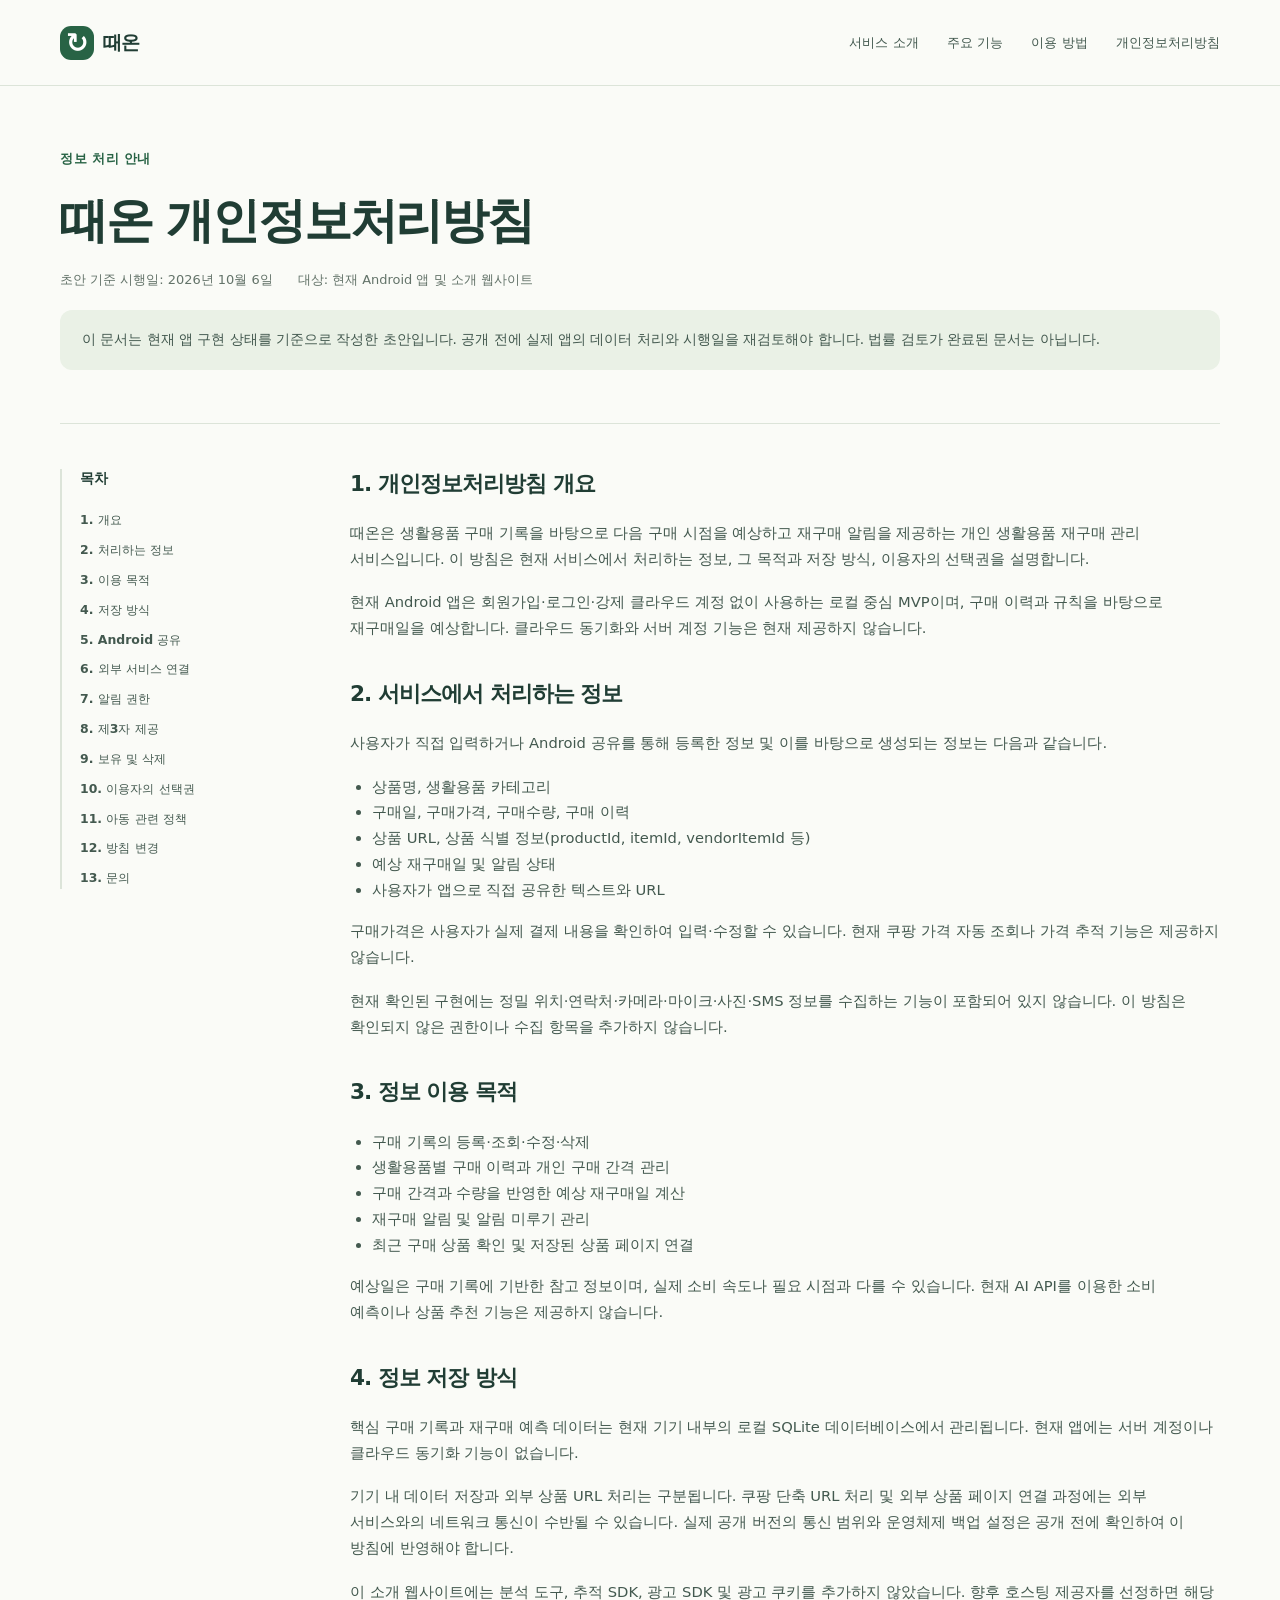
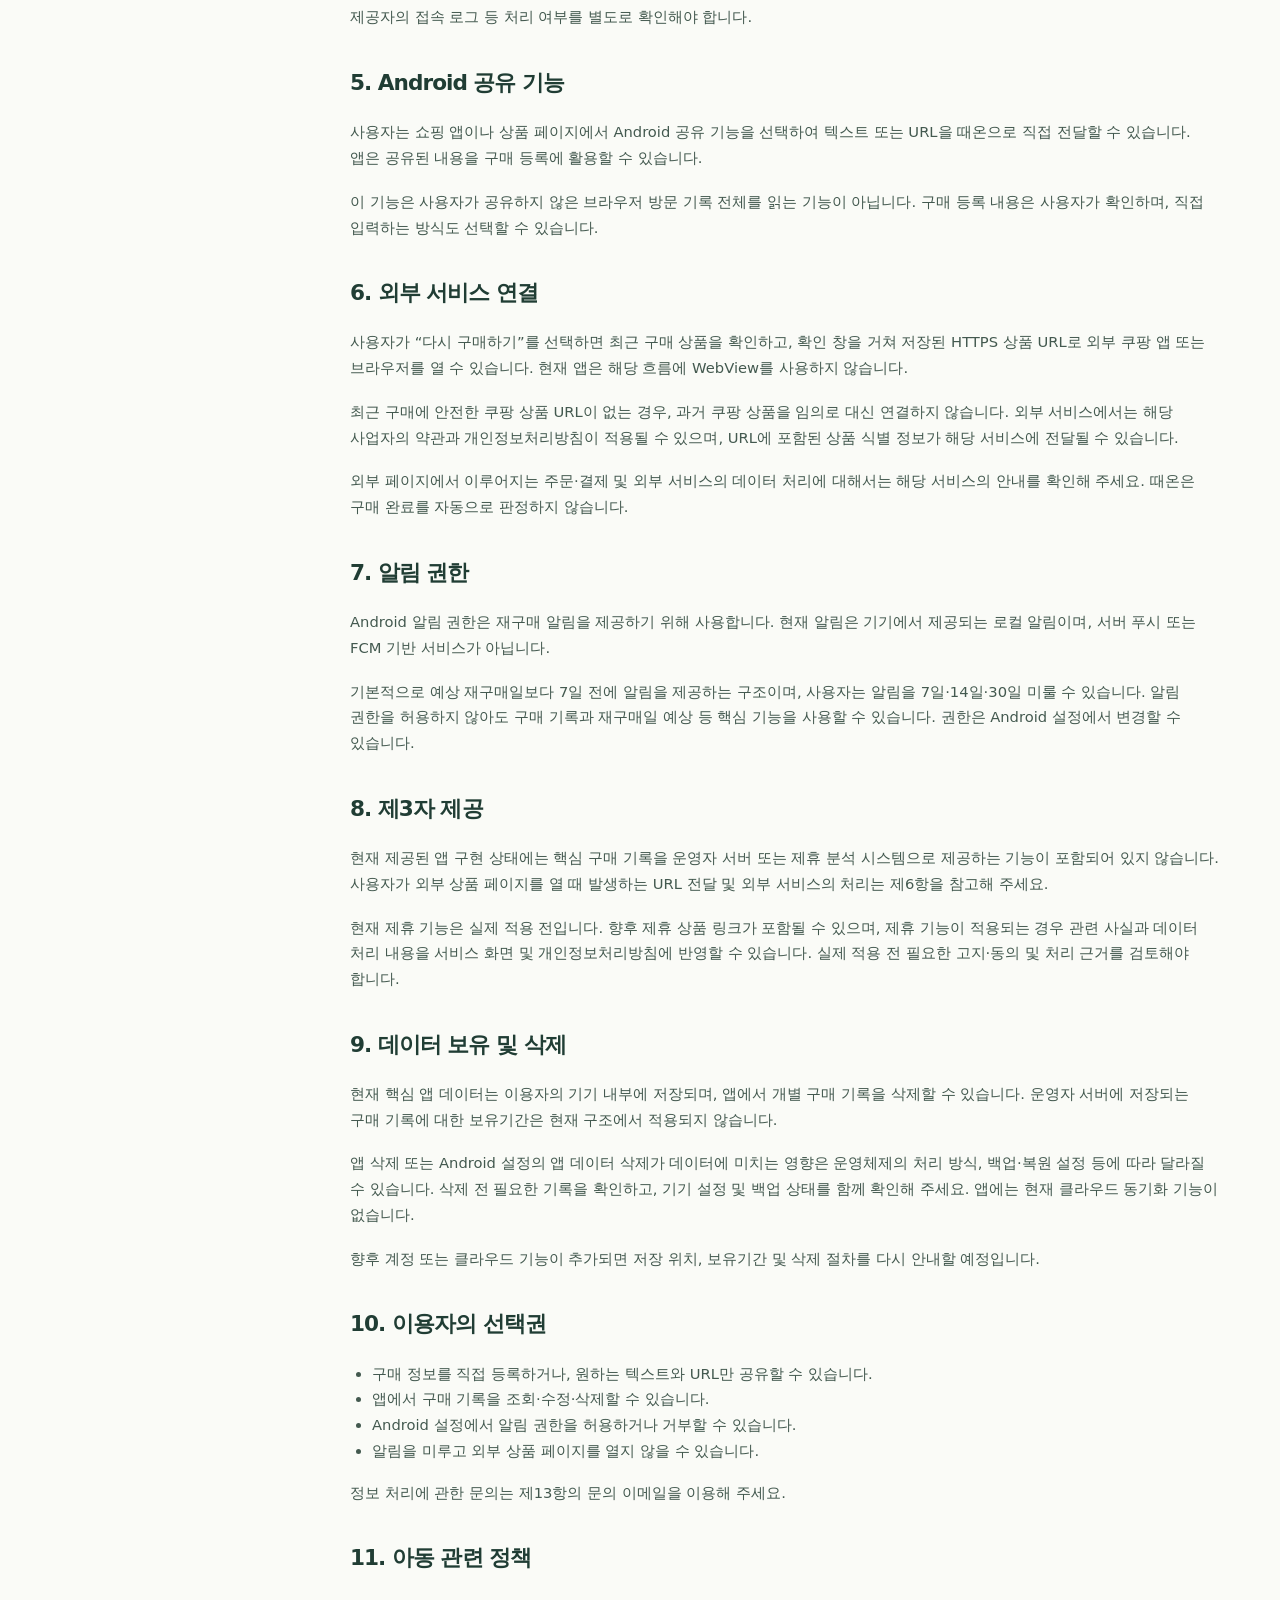
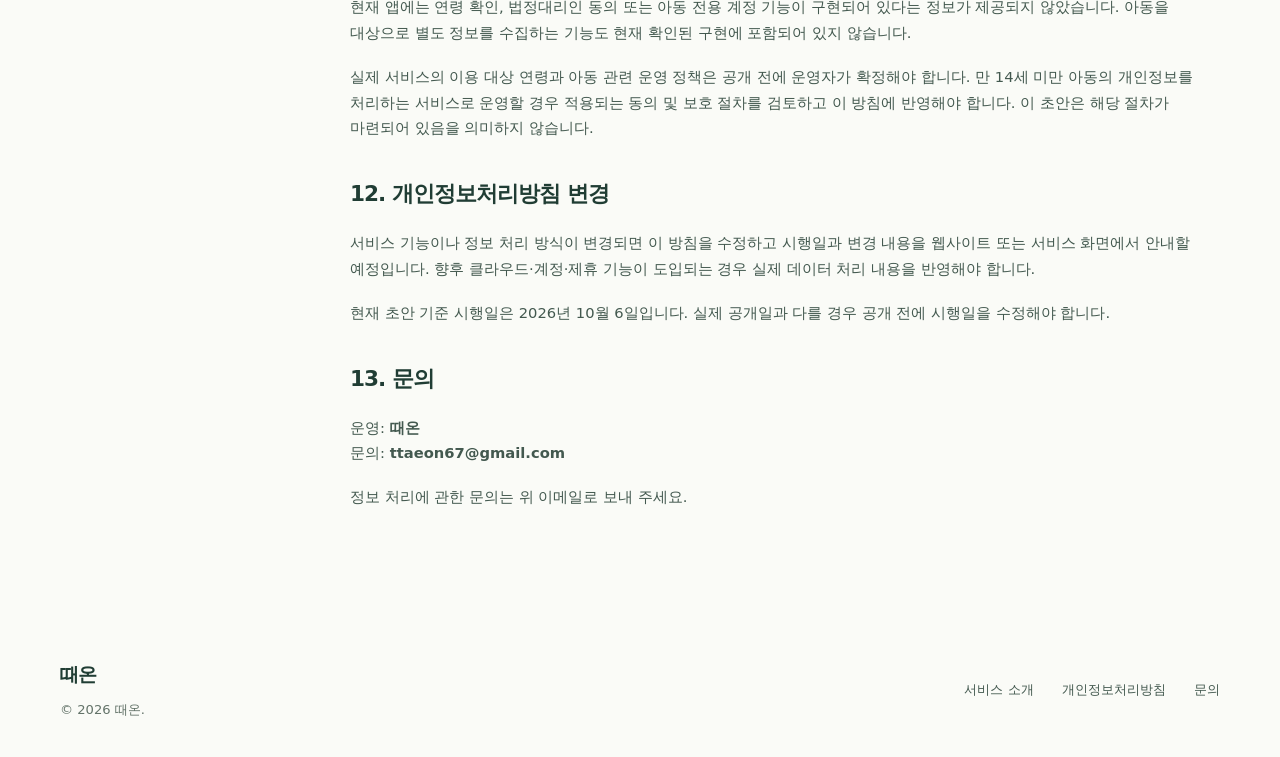
==== privacy.html @ 0966c623 "Initial Ttaeon website" ====
<!doctype html>
<html lang="ko">
<head>
  <meta charset="utf-8">
  <meta name="viewport" content="width=device-width, initial-scale=1">
  <title>개인정보처리방침 | 때온</title>
  <meta name="description" content="때온의 구매 기록, 기기 내 저장, Android 공유, 재구매 알림 및 외부 상품 페이지 연결에 관한 개인정보처리방침 초안.">
  <meta property="og:title" content="개인정보처리방침 | 때온">
  <meta property="og:description" content="때온의 현재 정보 처리 방식과 이용자의 선택권을 안내합니다.">
  <meta property="og:type" content="website">
  <meta property="og:locale" content="ko_KR">
  <!-- 실제 배포 후 canonical 및 og:url 추가 -->
  <link rel="icon" href="assets/favicon.svg" type="image/svg+xml">
  <link rel="stylesheet" href="styles.css">
  <script src="script.js" defer></script>
</head>
<body>
<a class="skip-link" href="#main">본문으로 건너뛰기</a>
<header class="site-header"><div class="container header-inner">
  <a class="brand" href="index.html" aria-label="때온 홈"><span class="brand-mark" aria-hidden="true">↻</span>때온</a>
  <button class="menu-toggle" type="button" aria-expanded="false" aria-controls="primary-nav" hidden>메뉴 열기</button>
  <nav id="primary-nav" aria-label="주요 메뉴"><a href="index.html#about">서비스 소개</a><a href="index.html#features">주요 기능</a><a href="index.html#how-it-works">이용 방법</a><a href="privacy.html" aria-current="page">개인정보처리방침</a></nav>
</div></header>
<main id="main" class="container">
  <div class="policy-header"><p class="eyebrow">정보 처리 안내</p><h1>때온 개인정보처리방침</h1><div class="policy-meta"><p>초안 기준 시행일: <time datetime="2026-10-06">2026년 10월 6일</time></p><p>대상: 현재 Android 앱 및 소개 웹사이트</p></div><p class="draft-note">이 문서는 현재 앱 구현 상태를 기준으로 작성한 초안입니다. 공개 전에 실제 앱의 데이터 처리와 시행일을 재검토해야 합니다. 법률 검토가 완료된 문서는 아닙니다.</p></div>
  <div class="policy-layout">
    <aside class="policy-toc" aria-labelledby="toc-title"><h2 id="toc-title">목차</h2><nav aria-label="개인정보처리방침 목차"><a href="#overview">1. 개요</a><a href="#information">2. 처리하는 정보</a><a href="#purpose">3. 이용 목적</a><a href="#storage">4. 저장 방식</a><a href="#share">5. Android 공유</a><a href="#external">6. 외부 서비스 연결</a><a href="#notifications">7. 알림 권한</a><a href="#third-party">8. 제3자 제공</a><a href="#retention">9. 보유 및 삭제</a><a href="#choices">10. 이용자의 선택권</a><a href="#children">11. 아동 관련 정책</a><a href="#changes">12. 방침 변경</a><a href="#contact">13. 문의</a></nav></aside>
    <article class="policy-body" aria-label="개인정보처리방침 본문">
      <section id="overview"><h2>1. 개인정보처리방침 개요</h2><p>때온은 생활용품 구매 기록을 바탕으로 다음 구매 시점을 예상하고 재구매 알림을 제공하는 개인 생활용품 재구매 관리 서비스입니다. 이 방침은 현재 서비스에서 처리하는 정보, 그 목적과 저장 방식, 이용자의 선택권을 설명합니다.</p><p>현재 Android 앱은 회원가입·로그인·강제 클라우드 계정 없이 사용하는 로컬 중심 MVP이며, 구매 이력과 규칙을 바탕으로 재구매일을 예상합니다. 클라우드 동기화와 서버 계정 기능은 현재 제공하지 않습니다.</p></section>
      <section id="information"><h2>2. 서비스에서 처리하는 정보</h2><p>사용자가 직접 입력하거나 Android 공유를 통해 등록한 정보 및 이를 바탕으로 생성되는 정보는 다음과 같습니다.</p><ul><li>상품명, 생활용품 카테고리</li><li>구매일, 구매가격, 구매수량, 구매 이력</li><li>상품 URL, 상품 식별 정보(productId, itemId, vendorItemId 등)</li><li>예상 재구매일 및 알림 상태</li><li>사용자가 앱으로 직접 공유한 텍스트와 URL</li></ul><p>구매가격은 사용자가 실제 결제 내용을 확인하여 입력·수정할 수 있습니다. 현재 쿠팡 가격 자동 조회나 가격 추적 기능은 제공하지 않습니다.</p><p>현재 확인된 구현에는 정밀 위치·연락처·카메라·마이크·사진·SMS 정보를 수집하는 기능이 포함되어 있지 않습니다. 이 방침은 확인되지 않은 권한이나 수집 항목을 추가하지 않습니다.</p></section>
      <section id="purpose"><h2>3. 정보 이용 목적</h2><ul><li>구매 기록의 등록·조회·수정·삭제</li><li>생활용품별 구매 이력과 개인 구매 간격 관리</li><li>구매 간격과 수량을 반영한 예상 재구매일 계산</li><li>재구매 알림 및 알림 미루기 관리</li><li>최근 구매 상품 확인 및 저장된 상품 페이지 연결</li></ul><p>예상일은 구매 기록에 기반한 참고 정보이며, 실제 소비 속도나 필요 시점과 다를 수 있습니다. 현재 AI API를 이용한 소비 예측이나 상품 추천 기능은 제공하지 않습니다.</p></section>
      <section id="storage"><h2>4. 정보 저장 방식</h2><p>핵심 구매 기록과 재구매 예측 데이터는 현재 기기 내부의 로컬 SQLite 데이터베이스에서 관리됩니다. 현재 앱에는 서버 계정이나 클라우드 동기화 기능이 없습니다.</p><p>기기 내 데이터 저장과 외부 상품 URL 처리는 구분됩니다. 쿠팡 단축 URL 처리 및 외부 상품 페이지 연결 과정에는 외부 서비스와의 네트워크 통신이 수반될 수 있습니다. 실제 공개 버전의 통신 범위와 운영체제 백업 설정은 공개 전에 확인하여 이 방침에 반영해야 합니다.</p><p>이 소개 웹사이트에는 분석 도구, 추적 SDK, 광고 SDK 및 광고 쿠키를 추가하지 않았습니다. 향후 호스팅 제공자를 선정하면 해당 제공자의 접속 로그 등 처리 여부를 별도로 확인해야 합니다.</p></section>
      <section id="share"><h2>5. Android 공유 기능</h2><p>사용자는 쇼핑 앱이나 상품 페이지에서 Android 공유 기능을 선택하여 텍스트 또는 URL을 때온으로 직접 전달할 수 있습니다. 앱은 공유된 내용을 구매 등록에 활용할 수 있습니다.</p><p>이 기능은 사용자가 공유하지 않은 브라우저 방문 기록 전체를 읽는 기능이 아닙니다. 구매 등록 내용은 사용자가 확인하며, 직접 입력하는 방식도 선택할 수 있습니다.</p></section>
      <section id="external"><h2>6. 외부 서비스 연결</h2><p>사용자가 “다시 구매하기”를 선택하면 최근 구매 상품을 확인하고, 확인 창을 거쳐 저장된 HTTPS 상품 URL로 외부 쿠팡 앱 또는 브라우저를 열 수 있습니다. 현재 앱은 해당 흐름에 WebView를 사용하지 않습니다.</p><p>최근 구매에 안전한 쿠팡 상품 URL이 없는 경우, 과거 쿠팡 상품을 임의로 대신 연결하지 않습니다. 외부 서비스에서는 해당 사업자의 약관과 개인정보처리방침이 적용될 수 있으며, URL에 포함된 상품 식별 정보가 해당 서비스에 전달될 수 있습니다.</p><p>외부 페이지에서 이루어지는 주문·결제 및 외부 서비스의 데이터 처리에 대해서는 해당 서비스의 안내를 확인해 주세요. 때온은 구매 완료를 자동으로 판정하지 않습니다.</p></section>
      <section id="notifications"><h2>7. 알림 권한</h2><p>Android 알림 권한은 재구매 알림을 제공하기 위해 사용합니다. 현재 알림은 기기에서 제공되는 로컬 알림이며, 서버 푸시 또는 FCM 기반 서비스가 아닙니다.</p><p>기본적으로 예상 재구매일보다 7일 전에 알림을 제공하는 구조이며, 사용자는 알림을 7일·14일·30일 미룰 수 있습니다. 알림 권한을 허용하지 않아도 구매 기록과 재구매일 예상 등 핵심 기능을 사용할 수 있습니다. 권한은 Android 설정에서 변경할 수 있습니다.</p></section>
      <section id="third-party"><h2>8. 제3자 제공</h2><p>현재 제공된 앱 구현 상태에는 핵심 구매 기록을 운영자 서버 또는 제휴 분석 시스템으로 제공하는 기능이 포함되어 있지 않습니다. 사용자가 외부 상품 페이지를 열 때 발생하는 URL 전달 및 외부 서비스의 처리는 제6항을 참고해 주세요.</p><p>현재 제휴 기능은 실제 적용 전입니다. 향후 제휴 상품 링크가 포함될 수 있으며, 제휴 기능이 적용되는 경우 관련 사실과 데이터 처리 내용을 서비스 화면 및 개인정보처리방침에 반영할 수 있습니다. 실제 적용 전 필요한 고지·동의 및 처리 근거를 검토해야 합니다.</p></section>
      <section id="retention"><h2>9. 데이터 보유 및 삭제</h2><p>현재 핵심 앱 데이터는 이용자의 기기 내부에 저장되며, 앱에서 개별 구매 기록을 삭제할 수 있습니다. 운영자 서버에 저장되는 구매 기록에 대한 보유기간은 현재 구조에서 적용되지 않습니다.</p><p>앱 삭제 또는 Android 설정의 앱 데이터 삭제가 데이터에 미치는 영향은 운영체제의 처리 방식, 백업·복원 설정 등에 따라 달라질 수 있습니다. 삭제 전 필요한 기록을 확인하고, 기기 설정 및 백업 상태를 함께 확인해 주세요. 앱에는 현재 클라우드 동기화 기능이 없습니다.</p><p>향후 계정 또는 클라우드 기능이 추가되면 저장 위치, 보유기간 및 삭제 절차를 다시 안내할 예정입니다.</p></section>
      <section id="choices"><h2>10. 이용자의 선택권</h2><ul><li>구매 정보를 직접 등록하거나, 원하는 텍스트와 URL만 공유할 수 있습니다.</li><li>앱에서 구매 기록을 조회·수정·삭제할 수 있습니다.</li><li>Android 설정에서 알림 권한을 허용하거나 거부할 수 있습니다.</li><li>알림을 미루고 외부 상품 페이지를 열지 않을 수 있습니다.</li></ul><p>정보 처리에 관한 문의는 제13항의 문의 이메일을 이용해 주세요.</p></section>
      <section id="children"><h2>11. 아동 관련 정책</h2><p>현재 앱에는 연령 확인, 법정대리인 동의 또는 아동 전용 계정 기능이 구현되어 있다는 정보가 제공되지 않았습니다. 아동을 대상으로 별도 정보를 수집하는 기능도 현재 확인된 구현에 포함되어 있지 않습니다.</p><p>실제 서비스의 이용 대상 연령과 아동 관련 운영 정책은 공개 전에 운영자가 확정해야 합니다. 만 14세 미만 아동의 개인정보를 처리하는 서비스로 운영할 경우 적용되는 동의 및 보호 절차를 검토하고 이 방침에 반영해야 합니다. 이 초안은 해당 절차가 마련되어 있음을 의미하지 않습니다.</p></section>
      <section id="changes"><h2>12. 개인정보처리방침 변경</h2><p>서비스 기능이나 정보 처리 방식이 변경되면 이 방침을 수정하고 시행일과 변경 내용을 웹사이트 또는 서비스 화면에서 안내할 예정입니다. 향후 클라우드·계정·제휴 기능이 도입되는 경우 실제 데이터 처리 내용을 반영해야 합니다.</p><p>현재 초안 기준 시행일은 2026년 10월 6일입니다. 실제 공개일과 다를 경우 공개 전에 시행일을 수정해야 합니다.</p></section>
      <section id="contact"><h2>13. 문의</h2><p>운영: <strong>때온</strong><br>문의: <strong><a href="mailto:ttaeon67@gmail.com">ttaeon67@gmail.com</a></strong></p><p>정보 처리에 관한 문의는 위 이메일로 보내 주세요.</p></section>
    </article>
  </div>
</main>
<footer class="site-footer"><div class="container footer-inner"><div><a class="brand" href="index.html">때온</a><p class="small muted">© 2026 때온.</p></div><nav aria-label="하단 메뉴"><a href="index.html#about">서비스 소개</a><a href="privacy.html" aria-current="page">개인정보처리방침</a><a href="#contact">문의</a></nav></div></footer>
</body>
</html>
---- styles.css ----
:root{--bg:#fafbf7;--surface:#fff;--ink:#203d34;--text:#43594f;--muted:#637369;--green:#286345;--light:#eaf1e6;--line:#dce4d9;--radius:22px;--max:1160px}*{box-sizing:border-box}html{scroll-behavior:smooth;scroll-padding-top:100px}body{margin:0;background:var(--bg);color:var(--text);font-family:system-ui,-apple-system,BlinkMacSystemFont,"Segoe UI","Malgun Gothic",sans-serif;line-height:1.75;word-break:keep-all;overflow-wrap:break-word}a{color:inherit;text-decoration:none}a:hover{color:var(--green);text-decoration:underline;text-underline-offset:5px}button{font:inherit}a:focus-visible,button:focus-visible{outline:3px solid var(--green);outline-offset:5px}h1,h2,h3,p{margin-top:0}h1,h2,h3{color:var(--ink);line-height:1.35;letter-spacing:-.045em}h2{font-size:clamp(1.7rem,3vw,2.45rem);margin-bottom:22px}h3{font-size:1.15rem}p{margin-bottom:18px}.container{width:min(var(--max),calc(100% - 48px));margin-inline:auto}.small{font-size:.82rem}.muted{color:var(--muted)}.eyebrow{color:var(--green);font-weight:650;font-size:.8rem;letter-spacing:.04em;margin-bottom:18px}.skip-link{position:fixed;top:8px;left:16px;transform:translateY(-150%);background:var(--ink);color:white;padding:10px 18px;z-index:50}.skip-link:focus{transform:none}.site-header{background:rgba(250,251,247,.97);border-bottom:1px solid var(--line);position:sticky;top:0;z-index:10}.header-inner{min-height:85px;display:flex;align-items:center;justify-content:space-between;gap:24px}.brand{display:inline-flex;align-items:center;gap:9px;color:var(--ink);font-size:1.18rem;font-weight:750;letter-spacing:-.04em}.brand-mark{background:var(--green);border-radius:11px;color:white;width:34px;height:34px;display:grid;place-items:center;font-size:1.7rem;line-height:1}.brand-en{color:var(--muted);font-weight:400;font-size:.66rem;letter-spacing:.02em;margin-left:5px}nav{display:flex;gap:28px;font-size:.84rem;font-weight:550}.menu-toggle{border:1px solid var(--line);background:white;color:var(--ink);padding:8px 12px;border-radius:8px}.hero{display:grid;grid-template-columns:1.12fr 1fr;align-items:center;gap:52px;padding-block:85px 95px}.hero h1{font-size:clamp(2.75rem,4.8vw,4.15rem);line-height:1.25;margin-bottom:24px;letter-spacing:-.065em;font-weight:760}.hero h1 span{color:var(--green)}.hero-sub{font-size:1.24rem;line-height:1.65;color:var(--ink)}.hero-description{font-size:.94rem;max-width:450px}.status-dot{display:inline-block;width:7px;height:7px;background:var(--green);border-radius:50%;margin-right:7px}.hero-actions{display:flex;align-items:center;gap:22px;flex-wrap:wrap;margin:30px 0 10px}.release-status{background:var(--green);color:white;border-radius:10px;padding:12px 20px;font-size:.86rem;font-weight:650}.text-link{font-size:.86rem;color:var(--green);font-weight:650}.text-link span{margin-left:8px}.cycle-art{position:relative;min-height:438px;border-radius:36px;background:#eef2e7;overflow:hidden}.art-label{position:absolute;top:24px;left:28px;font-size:.74rem;color:var(--green);font-weight:600}.orbit{position:absolute;width:330px;height:330px;border:1px dashed #b9cdb4;border-radius:50%;left:50%;top:51%;transform:translate(-50%,-50%)}.orbit-inner{width:246px;height:246px;border-style:solid;border-color:#d2dfc9}.art-center{position:absolute;top:43%;left:50%;transform:translate(-50%,-50%);width:178px;height:178px;background:#fafcf4;border-radius:50%;display:flex;align-items:center;justify-content:center;flex-direction:column;box-shadow:0 8px 35px #2245260a}.art-center>span:first-child{font-size:3rem;line-height:1.15;color:var(--green)}.art-center strong{font-size:1.2rem;color:var(--ink)}.art-center>span:last-child{font-size:.61rem;color:var(--muted);margin-top:5px}.art-note{position:absolute;background:white;border:1px solid #e1e8db;border-radius:13px;display:flex;align-items:center;gap:12px;padding:15px 17px;box-shadow:0 9px 25px #263f2610}.art-note strong{display:block;color:var(--ink);font-size:.85rem}.art-note div>span{display:block;font-size:.65rem;color:var(--muted)}.note-icon{width:31px;height:31px;background:var(--light);display:grid;place-items:center;border-radius:8px;color:var(--green)}.note-record{top:78px;left:24px}.note-date{top:250px;right:17px}.note-remind{bottom:52px;left:37px}.art-caption{position:absolute;bottom:16px;left:0;width:100%;text-align:center;font-size:.62rem;color:var(--muted)}.section{padding-block:78px}.problem{background:#f0f3ec;border-block:1px solid var(--line)}.problem-layout{display:grid;grid-template-columns:1fr 1.35fr;gap:80px}.section-intro{font-size:1.35rem;font-weight:650;color:var(--ink)}.item-tags{list-style:none;display:flex;flex-wrap:wrap;gap:9px;padding:0;margin:25px 0}.item-tags li{background:var(--surface);border:1px solid var(--line);border-radius:30px;padding:7px 15px;font-size:.8rem}.section-heading{display:flex;align-items:end;justify-content:space-between;gap:25px;margin-bottom:24px}.section-heading>p{font-size:.9rem}.feature-grid{display:grid;grid-template-columns:repeat(4,1fr);gap:16px}.feature-card{background:var(--surface);border:1px solid var(--line);border-radius:var(--radius);padding:28px 24px}.card-number{color:var(--green);font-size:.78rem;display:block;margin-bottom:30px;font-weight:700}.feature-card h3{margin-bottom:14px}.feature-card p{font-size:.91rem}.feature-card .card-detail{font-size:.78rem;color:var(--muted);border-top:1px solid var(--line);padding-top:18px;margin:22px 0 0}.feature-footnote{font-size:.83rem;color:var(--muted);margin:22px 0 0}.steps-section{background:var(--light)}.steps{display:grid;grid-template-columns:repeat(6,1fr);list-style:none;padding:0;margin:36px 0 26px;gap:20px}.steps li{position:relative}.steps li:not(:last-child)::after{content:"→";position:absolute;right:0;top:6px;color:#688561}.steps li>span{display:grid;place-items:center;width:36px;height:36px;border-radius:50%;background:white;color:var(--green);font-size:.74rem;font-weight:700;margin-bottom:19px}.steps h3{font-size:.91rem;letter-spacing:-.045em}.steps p{font-size:.78rem;color:var(--muted)}.local-panel{display:grid;grid-template-columns:.8fr 1.4fr;gap:65px;background:white;border:1px solid var(--line);border-radius:var(--radius);padding:54px 65px;align-items:center}.local-symbol{margin:auto;width:165px;height:165px;border-radius:50%;background:var(--light);display:grid;place-items:center;font-size:6rem;line-height:1;color:var(--green)}.local-panel p:not(.eyebrow){font-size:.92rem}.link-section{display:grid;grid-template-columns:1fr 1.35fr;gap:80px;padding-top:0}.link-section p{font-size:.91rem}.affiliate-notice{margin-top:25px;border-left:3px solid #91ae83;padding:20px 24px;background:var(--light);border-radius:0 12px 12px 0}.affiliate-notice h3{font-size:.87rem;margin-bottom:10px}.affiliate-notice p{font-size:.79rem;margin:0}.contact-section{background:#edf1e9;padding-block:45px;border-top:1px solid var(--line)}.contact-inner{display:flex;justify-content:space-between;gap:30px;align-items:center}.contact-inner h2{font-size:1.35rem;margin-bottom:12px}.contact-inner p{font-size:.84rem;margin-bottom:0}.contact-details{font-size:.8rem}.contact-details strong{font-weight:500;display:block}.contact-details p+p{margin-top:12px}.site-footer{padding-block:35px}.footer-inner{display:flex;justify-content:space-between;gap:20px;align-items:center}.footer-inner p{margin:8px 0 0}.policy-header{padding:62px 0 35px;border-bottom:1px solid var(--line)}.policy-header h1{font-size:clamp(2rem,4vw,3rem);margin-bottom:16px}.policy-layout{display:grid;grid-template-columns:230px 1fr;gap:60px;padding-block:45px 75px}.policy-toc{align-self:start;position:sticky;top:112px;border-left:2px solid var(--line);padding-left:18px}.policy-toc nav{display:flex;flex-direction:column;gap:8px;font-size:.78rem}.policy-toc h2{font-size:.86rem;letter-spacing:0}.policy-body section{margin-bottom:38px;scroll-margin-top:110px}.policy-body h2{font-size:1.35rem}.policy-body p,.policy-body li{font-size:.92rem}.policy-body ul{padding-left:22px}.draft-note{background:var(--light);padding:18px 22px;border-radius:12px;font-size:.85rem}.policy-meta{display:flex;gap:25px;flex-wrap:wrap;font-size:.81rem;color:var(--muted)}[hidden]{display:none!important}
@media(min-width:1440px){.hero{padding-block:100px 110px}}
@media(max-width:1000px){.brand-en{display:none}.hero{gap:26px}.hero h1{font-size:3rem}.feature-grid{grid-template-columns:repeat(2,1fr)}.steps{grid-template-columns:repeat(3,1fr);gap:30px}.steps li:nth-child(3)::after{content:none}.local-panel{padding:40px;gap:35px}.problem-layout,.link-section{gap:40px}.policy-layout{grid-template-columns:200px 1fr;gap:30px}}
@media(max-width:720px){.container{width:calc(100% - 36px)}.header-inner{min-height:72px;flex-wrap:wrap;gap:0;padding-block:16px}.brand{font-size:1.08rem}.menu-toggle{margin-left:auto;font-size:.77rem}#primary-nav{width:100%;flex-wrap:wrap;gap:13px 21px;padding-top:18px;font-size:.79rem}.hero{grid-template-columns:1fr;padding-block:48px 55px;gap:30px}.hero h1{font-size:3rem}.hero-sub{font-size:1.07rem}.hero-description{font-size:.88rem}.hero-actions{gap:18px}.cycle-art{min-height:375px;max-width:480px;width:100%;margin:auto}.orbit{width:290px;height:290px}.orbit-inner{width:215px;height:215px}.art-center{top:39%;width:155px;height:155px}.note-record{top:65px;left:17px}.note-date{top:215px;right:13px}.note-remind{bottom:42px;left:25px}.art-note{padding:12px;gap:9px}.art-note strong{font-size:.76rem}.art-note div>span{font-size:.59rem}.section{padding-block:50px}.problem-layout,.link-section{grid-template-columns:1fr;gap:13px}.section-heading{display:block}.section-heading>p{display:none}.feature-grid{gap:12px}.feature-card{padding:22px 18px}.card-number{margin-bottom:22px}.feature-card h3{font-size:1.06rem}.feature-card p{font-size:.83rem}.feature-card .card-detail{font-size:.74rem}.steps{grid-template-columns:1fr;gap:0;margin-top:30px}.steps li{padding:0 0 25px 54px;min-height:92px}.steps li>span{position:absolute;left:0;top:0;margin:0}.steps li:not(:last-child)::after{content:"↓";left:11px;right:auto;top:44px}.steps li:nth-child(3)::after{content:"↓"}.steps h3{margin-bottom:7px;font-size:1rem}.steps p{font-size:.85rem;margin:0}.steps br{display:none}.local-panel{grid-template-columns:1fr;padding:30px 25px;gap:25px}.local-symbol{width:85px;height:85px;font-size:3.5rem;margin:0}.link-section{padding-top:0}.contact-inner,.footer-inner{flex-direction:column;align-items:start}.contact-details{width:100%}.footer-inner nav{flex-wrap:wrap;font-size:.79rem;gap:18px}.policy-header{padding-top:40px}.policy-layout{grid-template-columns:1fr;gap:35px;padding-top:28px}.policy-toc{position:static}.policy-toc nav{display:grid;grid-template-columns:1fr 1fr;gap:10px 15px}.policy-body h2{font-size:1.23rem}.policy-meta{gap:7px 20px}.wide-only{display:none}}
@media(max-width:380px){.hero h1{font-size:2.65rem}.hero-actions{gap:13px}.release-status{padding:11px 15px}.feature-grid{grid-template-columns:1fr}.cycle-art{min-height:355px}.art-note{padding:10px}.note-date{right:9px}.art-center{width:140px;height:140px}.policy-toc nav{grid-template-columns:1fr}}
@media(prefers-reduced-motion:reduce){html{scroll-behavior:auto}*,*::before,*::after{animation:none!important;transition:none!important}}
@media print{.site-header,.site-footer,.policy-toc,.skip-link{display:none}.policy-layout{display:block}.container{width:100%}.policy-body section{break-inside:avoid}body{background:white;color:#000}}
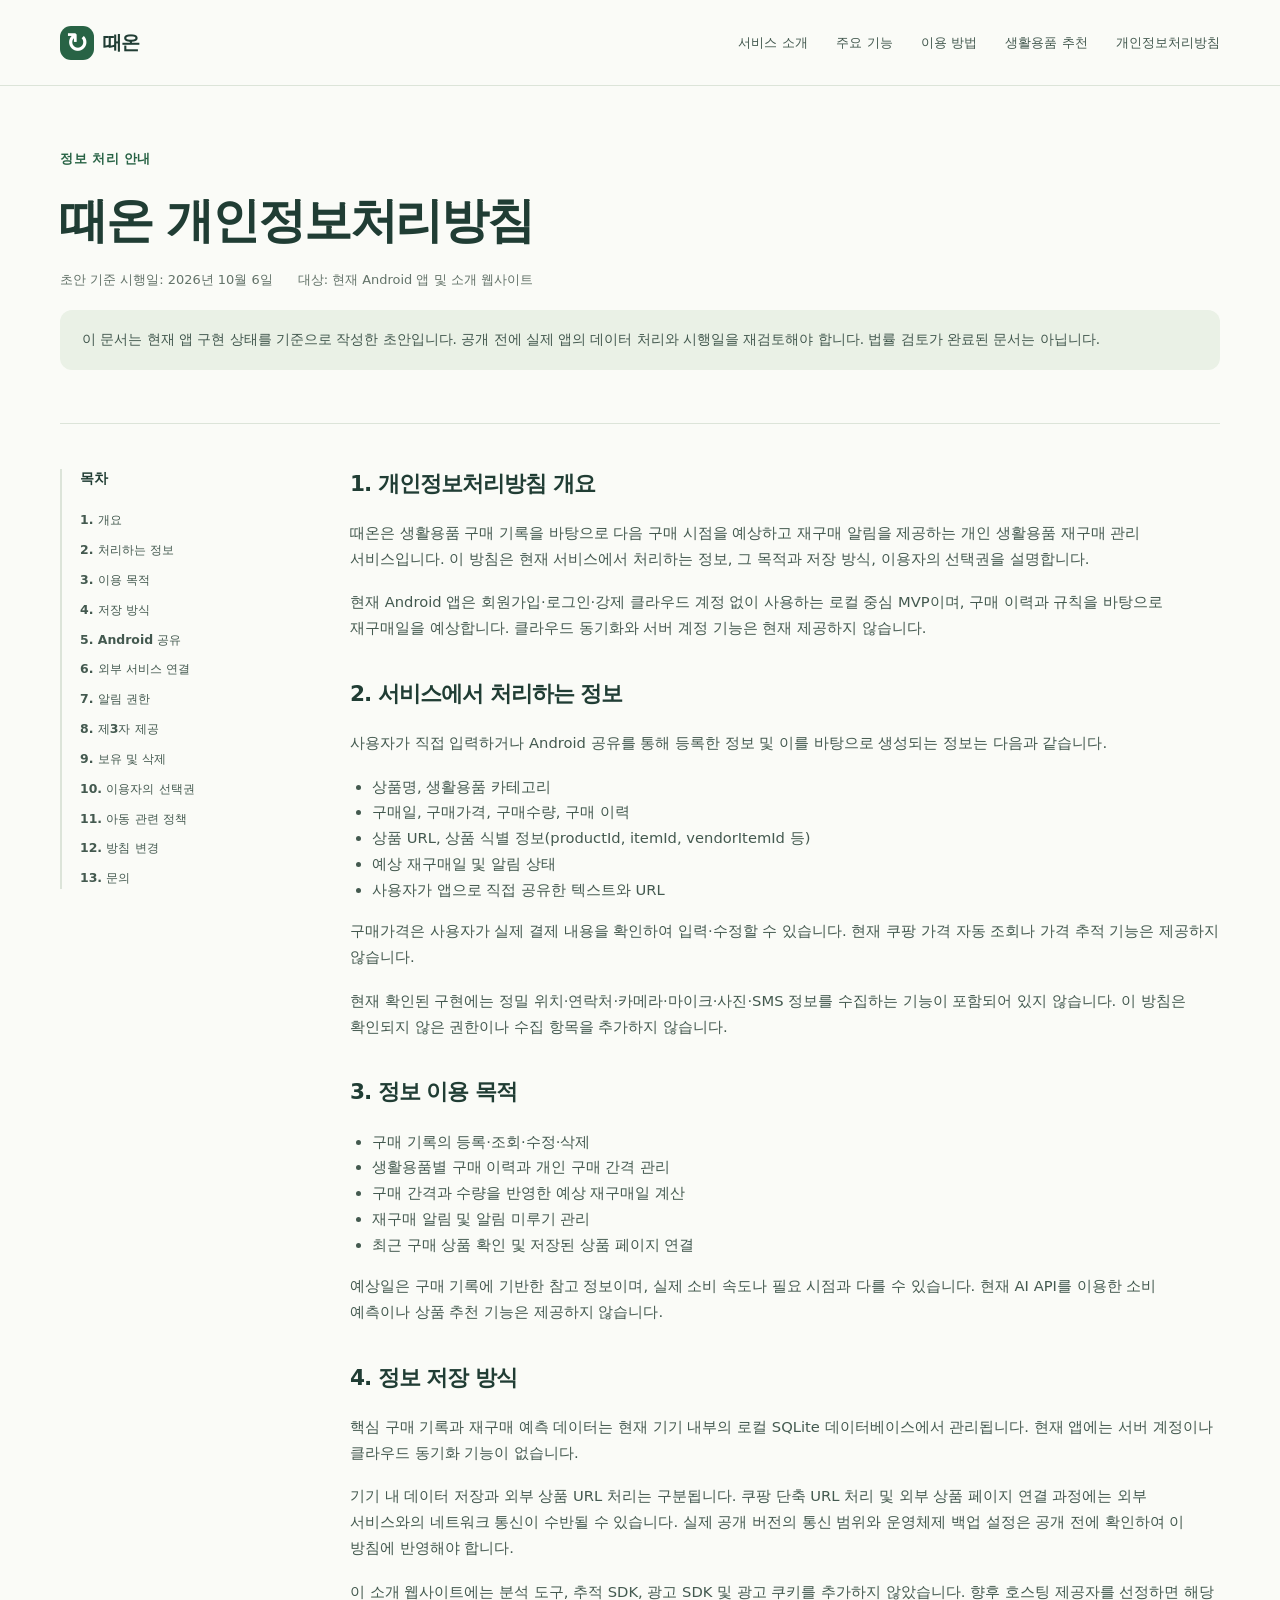
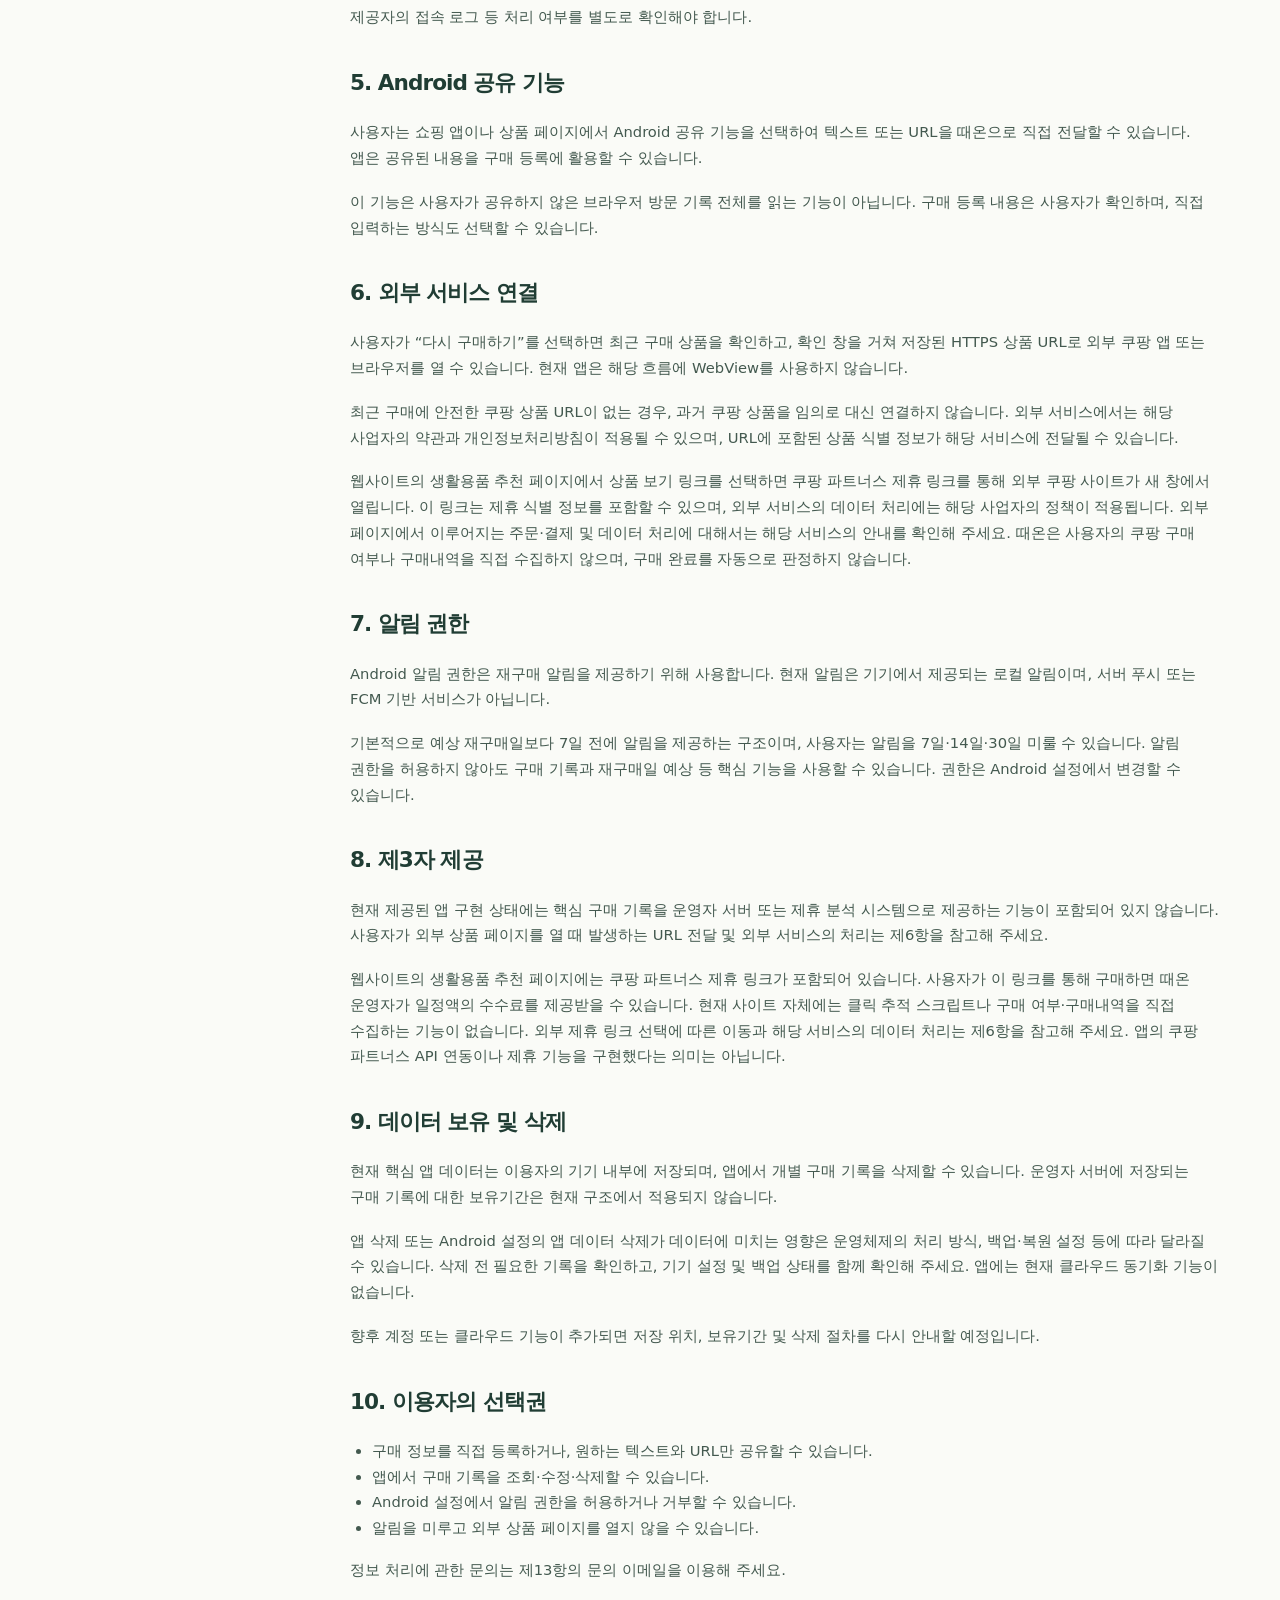
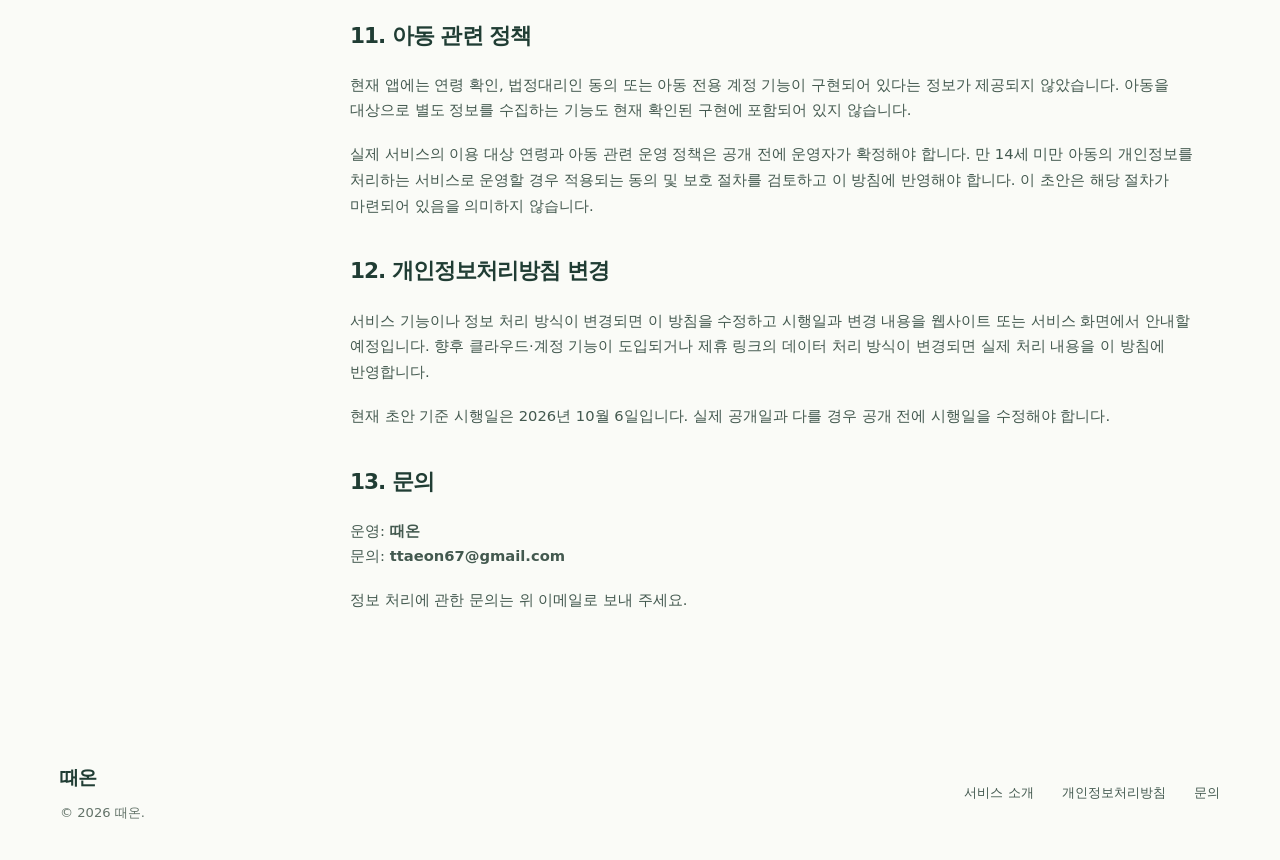
==== commit e91a4324: "Add Ttaeon product recommendation page" ====
--- a/privacy.html
+++ b/privacy.html
@@ -19,7 +19,7 @@
 <header class="site-header"><div class="container header-inner">
   <a class="brand" href="index.html" aria-label="때온 홈"><span class="brand-mark" aria-hidden="true">↻</span>때온</a>
   <button class="menu-toggle" type="button" aria-expanded="false" aria-controls="primary-nav" hidden>메뉴 열기</button>
-  <nav id="primary-nav" aria-label="주요 메뉴"><a href="index.html#about">서비스 소개</a><a href="index.html#features">주요 기능</a><a href="index.html#how-it-works">이용 방법</a><a href="privacy.html" aria-current="page">개인정보처리방침</a></nav>
+  <nav id="primary-nav" aria-label="주요 메뉴"><a href="index.html#about">서비스 소개</a><a href="index.html#features">주요 기능</a><a href="index.html#how-it-works">이용 방법</a><a href="products.html">생활용품 추천</a><a href="privacy.html" aria-current="page">개인정보처리방침</a></nav>
 </div></header>
 <main id="main" class="container">
   <div class="policy-header"><p class="eyebrow">정보 처리 안내</p><h1>때온 개인정보처리방침</h1><div class="policy-meta"><p>초안 기준 시행일: <time datetime="2026-10-06">2026년 10월 6일</time></p><p>대상: 현재 Android 앱 및 소개 웹사이트</p></div><p class="draft-note">이 문서는 현재 앱 구현 상태를 기준으로 작성한 초안입니다. 공개 전에 실제 앱의 데이터 처리와 시행일을 재검토해야 합니다. 법률 검토가 완료된 문서는 아닙니다.</p></div>
@@ -31,13 +31,13 @@
       <section id="purpose"><h2>3. 정보 이용 목적</h2><ul><li>구매 기록의 등록·조회·수정·삭제</li><li>생활용품별 구매 이력과 개인 구매 간격 관리</li><li>구매 간격과 수량을 반영한 예상 재구매일 계산</li><li>재구매 알림 및 알림 미루기 관리</li><li>최근 구매 상품 확인 및 저장된 상품 페이지 연결</li></ul><p>예상일은 구매 기록에 기반한 참고 정보이며, 실제 소비 속도나 필요 시점과 다를 수 있습니다. 현재 AI API를 이용한 소비 예측이나 상품 추천 기능은 제공하지 않습니다.</p></section>
       <section id="storage"><h2>4. 정보 저장 방식</h2><p>핵심 구매 기록과 재구매 예측 데이터는 현재 기기 내부의 로컬 SQLite 데이터베이스에서 관리됩니다. 현재 앱에는 서버 계정이나 클라우드 동기화 기능이 없습니다.</p><p>기기 내 데이터 저장과 외부 상품 URL 처리는 구분됩니다. 쿠팡 단축 URL 처리 및 외부 상품 페이지 연결 과정에는 외부 서비스와의 네트워크 통신이 수반될 수 있습니다. 실제 공개 버전의 통신 범위와 운영체제 백업 설정은 공개 전에 확인하여 이 방침에 반영해야 합니다.</p><p>이 소개 웹사이트에는 분석 도구, 추적 SDK, 광고 SDK 및 광고 쿠키를 추가하지 않았습니다. 향후 호스팅 제공자를 선정하면 해당 제공자의 접속 로그 등 처리 여부를 별도로 확인해야 합니다.</p></section>
       <section id="share"><h2>5. Android 공유 기능</h2><p>사용자는 쇼핑 앱이나 상품 페이지에서 Android 공유 기능을 선택하여 텍스트 또는 URL을 때온으로 직접 전달할 수 있습니다. 앱은 공유된 내용을 구매 등록에 활용할 수 있습니다.</p><p>이 기능은 사용자가 공유하지 않은 브라우저 방문 기록 전체를 읽는 기능이 아닙니다. 구매 등록 내용은 사용자가 확인하며, 직접 입력하는 방식도 선택할 수 있습니다.</p></section>
-      <section id="external"><h2>6. 외부 서비스 연결</h2><p>사용자가 “다시 구매하기”를 선택하면 최근 구매 상품을 확인하고, 확인 창을 거쳐 저장된 HTTPS 상품 URL로 외부 쿠팡 앱 또는 브라우저를 열 수 있습니다. 현재 앱은 해당 흐름에 WebView를 사용하지 않습니다.</p><p>최근 구매에 안전한 쿠팡 상품 URL이 없는 경우, 과거 쿠팡 상품을 임의로 대신 연결하지 않습니다. 외부 서비스에서는 해당 사업자의 약관과 개인정보처리방침이 적용될 수 있으며, URL에 포함된 상품 식별 정보가 해당 서비스에 전달될 수 있습니다.</p><p>외부 페이지에서 이루어지는 주문·결제 및 외부 서비스의 데이터 처리에 대해서는 해당 서비스의 안내를 확인해 주세요. 때온은 구매 완료를 자동으로 판정하지 않습니다.</p></section>
+      <section id="external"><h2>6. 외부 서비스 연결</h2><p>사용자가 “다시 구매하기”를 선택하면 최근 구매 상품을 확인하고, 확인 창을 거쳐 저장된 HTTPS 상품 URL로 외부 쿠팡 앱 또는 브라우저를 열 수 있습니다. 현재 앱은 해당 흐름에 WebView를 사용하지 않습니다.</p><p>최근 구매에 안전한 쿠팡 상품 URL이 없는 경우, 과거 쿠팡 상품을 임의로 대신 연결하지 않습니다. 외부 서비스에서는 해당 사업자의 약관과 개인정보처리방침이 적용될 수 있으며, URL에 포함된 상품 식별 정보가 해당 서비스에 전달될 수 있습니다.</p><p>웹사이트의 생활용품 추천 페이지에서 상품 보기 링크를 선택하면 쿠팡 파트너스 제휴 링크를 통해 외부 쿠팡 사이트가 새 창에서 열립니다. 이 링크는 제휴 식별 정보를 포함할 수 있으며, 외부 서비스의 데이터 처리에는 해당 사업자의 정책이 적용됩니다. 외부 페이지에서 이루어지는 주문·결제 및 데이터 처리에 대해서는 해당 서비스의 안내를 확인해 주세요. 때온은 사용자의 쿠팡 구매 여부나 구매내역을 직접 수집하지 않으며, 구매 완료를 자동으로 판정하지 않습니다.</p></section>
       <section id="notifications"><h2>7. 알림 권한</h2><p>Android 알림 권한은 재구매 알림을 제공하기 위해 사용합니다. 현재 알림은 기기에서 제공되는 로컬 알림이며, 서버 푸시 또는 FCM 기반 서비스가 아닙니다.</p><p>기본적으로 예상 재구매일보다 7일 전에 알림을 제공하는 구조이며, 사용자는 알림을 7일·14일·30일 미룰 수 있습니다. 알림 권한을 허용하지 않아도 구매 기록과 재구매일 예상 등 핵심 기능을 사용할 수 있습니다. 권한은 Android 설정에서 변경할 수 있습니다.</p></section>
-      <section id="third-party"><h2>8. 제3자 제공</h2><p>현재 제공된 앱 구현 상태에는 핵심 구매 기록을 운영자 서버 또는 제휴 분석 시스템으로 제공하는 기능이 포함되어 있지 않습니다. 사용자가 외부 상품 페이지를 열 때 발생하는 URL 전달 및 외부 서비스의 처리는 제6항을 참고해 주세요.</p><p>현재 제휴 기능은 실제 적용 전입니다. 향후 제휴 상품 링크가 포함될 수 있으며, 제휴 기능이 적용되는 경우 관련 사실과 데이터 처리 내용을 서비스 화면 및 개인정보처리방침에 반영할 수 있습니다. 실제 적용 전 필요한 고지·동의 및 처리 근거를 검토해야 합니다.</p></section>
+      <section id="third-party"><h2>8. 제3자 제공</h2><p>현재 제공된 앱 구현 상태에는 핵심 구매 기록을 운영자 서버 또는 제휴 분석 시스템으로 제공하는 기능이 포함되어 있지 않습니다. 사용자가 외부 상품 페이지를 열 때 발생하는 URL 전달 및 외부 서비스의 처리는 제6항을 참고해 주세요.</p><p>웹사이트의 생활용품 추천 페이지에는 쿠팡 파트너스 제휴 링크가 포함되어 있습니다. 사용자가 이 링크를 통해 구매하면 때온 운영자가 일정액의 수수료를 제공받을 수 있습니다. 현재 사이트 자체에는 클릭 추적 스크립트나 구매 여부·구매내역을 직접 수집하는 기능이 없습니다. 외부 제휴 링크 선택에 따른 이동과 해당 서비스의 데이터 처리는 제6항을 참고해 주세요. 앱의 쿠팡 파트너스 API 연동이나 제휴 기능을 구현했다는 의미는 아닙니다.</p></section>
       <section id="retention"><h2>9. 데이터 보유 및 삭제</h2><p>현재 핵심 앱 데이터는 이용자의 기기 내부에 저장되며, 앱에서 개별 구매 기록을 삭제할 수 있습니다. 운영자 서버에 저장되는 구매 기록에 대한 보유기간은 현재 구조에서 적용되지 않습니다.</p><p>앱 삭제 또는 Android 설정의 앱 데이터 삭제가 데이터에 미치는 영향은 운영체제의 처리 방식, 백업·복원 설정 등에 따라 달라질 수 있습니다. 삭제 전 필요한 기록을 확인하고, 기기 설정 및 백업 상태를 함께 확인해 주세요. 앱에는 현재 클라우드 동기화 기능이 없습니다.</p><p>향후 계정 또는 클라우드 기능이 추가되면 저장 위치, 보유기간 및 삭제 절차를 다시 안내할 예정입니다.</p></section>
       <section id="choices"><h2>10. 이용자의 선택권</h2><ul><li>구매 정보를 직접 등록하거나, 원하는 텍스트와 URL만 공유할 수 있습니다.</li><li>앱에서 구매 기록을 조회·수정·삭제할 수 있습니다.</li><li>Android 설정에서 알림 권한을 허용하거나 거부할 수 있습니다.</li><li>알림을 미루고 외부 상품 페이지를 열지 않을 수 있습니다.</li></ul><p>정보 처리에 관한 문의는 제13항의 문의 이메일을 이용해 주세요.</p></section>
       <section id="children"><h2>11. 아동 관련 정책</h2><p>현재 앱에는 연령 확인, 법정대리인 동의 또는 아동 전용 계정 기능이 구현되어 있다는 정보가 제공되지 않았습니다. 아동을 대상으로 별도 정보를 수집하는 기능도 현재 확인된 구현에 포함되어 있지 않습니다.</p><p>실제 서비스의 이용 대상 연령과 아동 관련 운영 정책은 공개 전에 운영자가 확정해야 합니다. 만 14세 미만 아동의 개인정보를 처리하는 서비스로 운영할 경우 적용되는 동의 및 보호 절차를 검토하고 이 방침에 반영해야 합니다. 이 초안은 해당 절차가 마련되어 있음을 의미하지 않습니다.</p></section>
-      <section id="changes"><h2>12. 개인정보처리방침 변경</h2><p>서비스 기능이나 정보 처리 방식이 변경되면 이 방침을 수정하고 시행일과 변경 내용을 웹사이트 또는 서비스 화면에서 안내할 예정입니다. 향후 클라우드·계정·제휴 기능이 도입되는 경우 실제 데이터 처리 내용을 반영해야 합니다.</p><p>현재 초안 기준 시행일은 2026년 10월 6일입니다. 실제 공개일과 다를 경우 공개 전에 시행일을 수정해야 합니다.</p></section>
+      <section id="changes"><h2>12. 개인정보처리방침 변경</h2><p>서비스 기능이나 정보 처리 방식이 변경되면 이 방침을 수정하고 시행일과 변경 내용을 웹사이트 또는 서비스 화면에서 안내할 예정입니다. 향후 클라우드·계정 기능이 도입되거나 제휴 링크의 데이터 처리 방식이 변경되면 실제 처리 내용을 이 방침에 반영합니다.</p><p>현재 초안 기준 시행일은 2026년 10월 6일입니다. 실제 공개일과 다를 경우 공개 전에 시행일을 수정해야 합니다.</p></section>
       <section id="contact"><h2>13. 문의</h2><p>운영: <strong>때온</strong><br>문의: <strong><a href="mailto:ttaeon67@gmail.com">ttaeon67@gmail.com</a></strong></p><p>정보 처리에 관한 문의는 위 이메일로 보내 주세요.</p></section>
     </article>
   </div>
--- a/styles.css
+++ b/styles.css
@@ -5,3 +5,29 @@
 @media(max-width:380px){.hero h1{font-size:2.65rem}.hero-actions{gap:13px}.release-status{padding:11px 15px}.feature-grid{grid-template-columns:1fr}.cycle-art{min-height:355px}.art-note{padding:10px}.note-date{right:9px}.art-center{width:140px;height:140px}.policy-toc nav{grid-template-columns:1fr}}
 @media(prefers-reduced-motion:reduce){html{scroll-behavior:auto}*,*::before,*::after{animation:none!important;transition:none!important}}
 @media print{.site-header,.site-footer,.policy-toc,.skip-link{display:none}.policy-layout{display:block}.container{width:100%}.policy-body section{break-inside:avoid}body{background:white;color:#000}}
+
+/* 생활용품 소개: 기존 브랜드 변수와 공통 내비게이션을 재사용합니다. */
+.products-main{max-width:var(--max)}
+.products-heading{border-bottom:0;padding-bottom:20px}
+.products-intro{font-size:1.05rem}
+.product-section{padding-block:10px 65px}
+.product-card{display:grid;grid-template-columns:minmax(0,.8fr) minmax(0,1.3fr);gap:40px;background:var(--surface);border:1px solid var(--line);border-radius:var(--radius);padding:35px}
+.product-placeholder{min-height:285px;background:var(--light);border-radius:16px;display:flex;flex-direction:column;align-items:center;justify-content:center;text-align:center;gap:12px;padding:25px;align-self:start;color:var(--green)}
+.product-placeholder-symbol{font-size:4rem;line-height:1.2}
+.product-placeholder>span:last-child{font-size:.78rem;color:var(--muted)}
+.product-content{min-width:0}
+.product-content h2{font-size:clamp(1.4rem,2.5vw,1.9rem);margin-bottom:15px}
+.product-configuration{font-size:1rem;font-weight:650;color:var(--ink)}
+.product-button{display:inline-block;border:1px solid #c7d1c3;border-radius:10px;padding:12px 20px;font-size:.94rem;font-weight:650;text-align:center;max-width:100%}
+.product-button:disabled{color:#4b5a50;background:#e5eae1;opacity:1;cursor:not-allowed}
+.product-button[href]{background:var(--green);color:var(--surface);border-color:var(--green)}
+.product-button[href]:hover{background:var(--ink);border-color:var(--ink);color:var(--surface)}
+.product-link-status{font-size:.85rem;color:var(--muted);margin:10px 0 22px}
+.product-disclosure{background:var(--light);border-left:3px solid #91ae83;border-radius:0 12px 12px 0;padding:20px 22px}
+.product-disclosure h3{font-size:1rem;margin-bottom:12px}
+.product-disclosure .disclosure-context{font-size:.88rem;margin-bottom:15px}
+.product-disclosure .disclosure-copy{font-size:1rem;color:var(--ink);font-weight:600;margin-bottom:0}
+.product-service-note{padding-top:32px;max-width:720px}
+.product-service-note h3{font-size:1.1rem}
+.product-service-note p{font-size:.9rem}
+@media(max-width:720px){.product-card{grid-template-columns:1fr;padding:24px;gap:28px}.product-placeholder{min-height:190px}.product-disclosure{padding:18px}.products-intro{font-size:.95rem}.product-section{padding-bottom:40px}}
